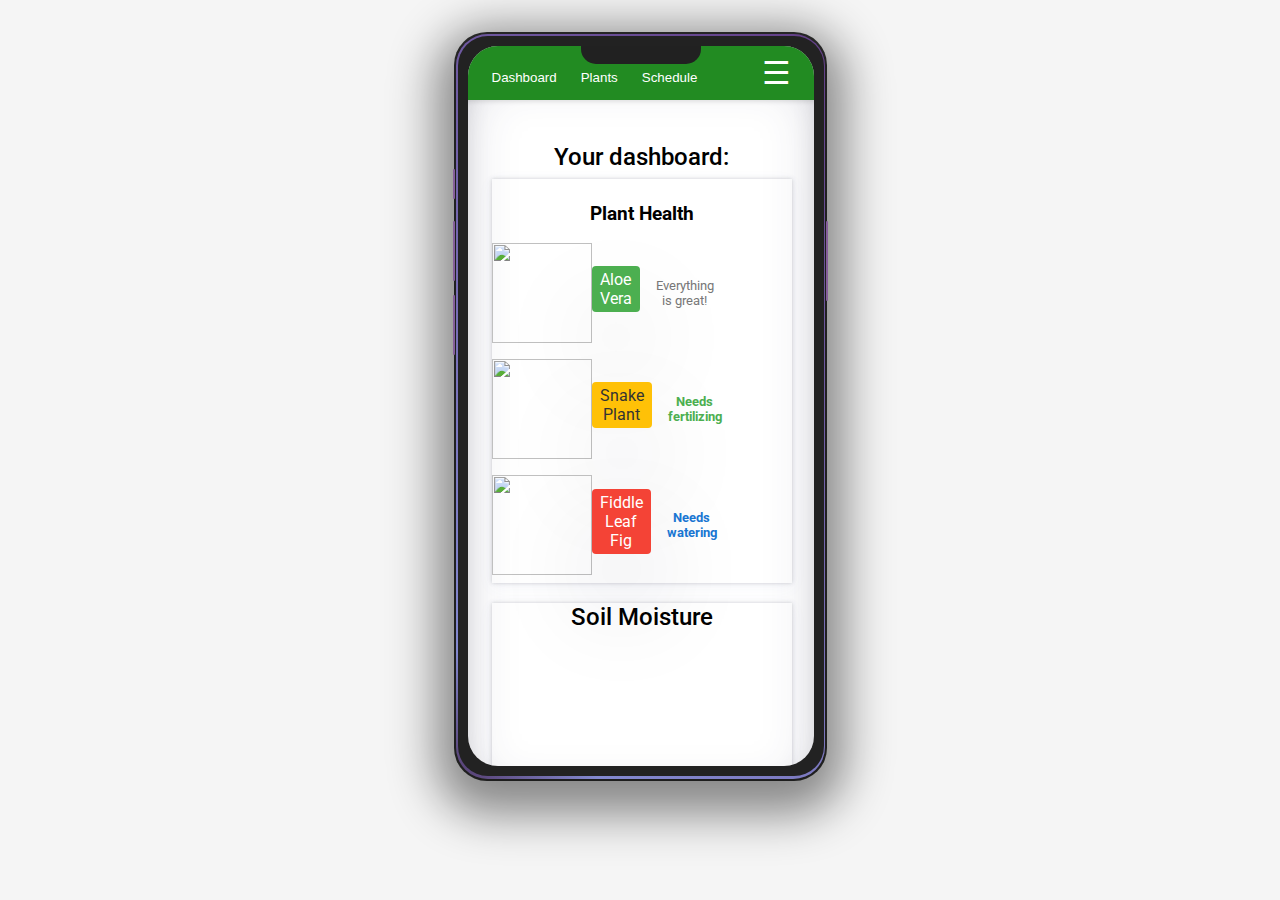
==== phone.html @ c217a498 "Create phone.html" ====
<!DOCTYPE html>
<html lang="en">

<head>
  <meta charset="UTF-8">
  <meta name="viewport" content="width=device-width, initial-scale=1.0">
  <link rel="stylesheet" href="styles.css">
  <script src="https://cdn.jsdelivr.net/npm/chart.js"></script>
  <title>Pixie App Prototype</title>
</head>

<body>
  <main>
    <div class="phone">
    <div class="phone-wrapper-2">
      <div class="phone-wrapper">
        <div class="phone-mockup">
          <div class="button-left button-top"></div>
          <div class="button-left button-middle"></div>
          <div class="button-left button-bottom"></div>
          <div class="button-right"></div>
          <div class="phone-screen scrollable">

            <nav>
              <ul>
                <li><button data-target="dashboard">Dashboard</button></li>
                <li><button data-target="plants">Plants</button></li>
                <li><button data-target="schedule">Schedule</button></li>
              </ul>
              <span class="settings-icon">&#9776;</span>
            </nav>

            <div id="content-dashboard" class="main-category-content" style="display: block;">
              <section id="content-dashboard" class="dashboard">

                <div class="main-category dashboard-containere">
                  <h2>Your dashboard:</h2>
                  <div class="plant-health">
                    <h3>Plant Health</h3>
                    <div class="plant-status">
                      <div class="plant">
                        <img class="plant-1" width="100" height="100" src="https://cdn.shopify.com/s/files/1/0248/6983/products/HousewarmingGiftBoxMarbleQueenPathosWhiteStake_single_1.jpg">
                        <span class="status healthy">Aloe Vera</span>
                        <span class="alert none">Everything is great!</span>
                      </div>
                      <div class="plant">
                        <img class="plant-1" width="100" height="100" src="https://res.cloudinary.com/patch-gardens/image/upload/c_fill,f_auto,h_400,q_auto:good,w_400/v1653997621/c0ks5bx9bqhkrd2uypje.jpg">
                        <span class="status attention">Snake Plant</span>
                        <span class="alert fertilizing">Needs fertilizing</span>
                      </div>
                      <div class="plant">
                        <img class="plant-1" width="100" height="100" src="https://www.prettypetals.in/images/PLC1273_big.webp">
                        <span class="status critical">Fiddle Leaf Fig</span>
                        <span class="alert watering">Needs watering</span>
                      </div>
                    </div>

                  </div>
                  <div class="soil-moisture">
                    <h2>Soil Moisture</h2>
                    <div class="chart-container">
                      <canvas id="soil-moisture-chart"></canvas>
                    </div>
                  </div>

                  <div class="environment">
                    <h3>Environment</h3>
                    <div class="environment-data">
                      <div class="data temperature">22°C / 71.6F</div>
                      <div class="data humidity">RH: 45%</div>
                      <div class="data air-quality">Air quality: Good</div>
                    </div>
                  </div>
                </div>
              </section>
            </div>

            <div id="content-plants" class="main-category-content">
              <section id="content-plants" class="main-category">
                <h2>Plants</h2>
                <p>List of your plants with their specific needs and care instructions.</p>
                <ul>
                  <li><strong>Aloe Vera:</strong> Bright light, water every 3 weeks.</li>
                  <li><strong>Snake Plant:</strong> Low light, water every 4-6 weeks.</li>
                  <li><strong>Fiddle Leaf Fig:</strong> Bright indirect light, water every 1-2 week s.</li>
                </ul>
              </section>
            </div>

            <div id="content-schedule" class="main-category-content">
              <section id="content-schedule" class="main-category">
                <h2>Watering Schedule</h2>
                <p>Customize your watering schedule based on your plants' needs.</p>
                <ul>
                  <li><strong>Monday:</strong> Aloe Vera, Fiddle Leaf Fig</li>
                  <li><strong>Thursday:</strong> Snake Plant</li>
                </ul>
              </section>
            </div>

            <section id="content-tips" class="main-category">
              <h2>Tips & Advice</h2>
              <p>Learn how to care for your plants and improve their health.</p>
              <ul>
                <li>How to identify and treat common plant diseases</li>
                <li>Best practices for repotting your plants</li>
                <li>How to propagate plants for more greenery</li>
              </ul>
            </section>
            <section id="content-settings" class="main-category">
              <h2>Device Management</h2>
              <p>Configure and manage your Pixie devices and settings.</p>
              <ul>
                <li>Update Pixie firmware</li>
                <li>Adjust Pixie notification preferences</li>
                <li>Set up multiple Pixie devices for different plants 2</li>
              </ul>
            </section>

          </div>
        </div>
      </div>
    </div>
    </div>

  </main>
  <script src="script.js" type="text/javascript"></script>
</body>

</html>
---- styles.css ----
@import url('https://fonts.googleapis.com/css2?family=Roboto:wght@300;400;500;700&display=swap');

body {
  font-family: 'Roboto', sans-serif;
  margin: 0;
  padding: 0;
  background-color: #f5f5f5;
}

header {
  background-color: #4CAF50;
  color: white;
  text-align: center;
  padding: 1rem;
}

main {
  padding: 2rem;
  display: flex;
  justify-content: center;
  align-items: center;
}

.button-left,
.button-right {
  z-index: 3;
  position: absolute;
  width: 2px;
  height: 60px;
  background-color: #855f99;
  border-radius: 4px;
}

.button-left {
  left: -5px;
}

.button-right {
  right: -4px;
  height: 80px;
  top: 25%;
}

.button-top {
  top: 18%;
  height: 30px;
}

.button-middle {
  top: 25%;
}

.button-bottom {
  top: 35%;
}
.phone-wrapper-2 {
  z-index: 3;
  position: relative;
  width: 5;
  height: 745px;
  margin: 50 auto;
  padding: 2px;
  background: #333;
  border-radius:33px;
}

.phone-wrapper {
  z-index: 3;
  position: relative;
  width: 365px;
  height: 741px;
  margin: 0 auto;
  padding: 2px;
 background: rgb(83,58,108);
background: linear-gradient(42deg, rgba(83,58,108,1) 0%, rgba(131,137,208,1) 12%, rgba(99,62,135,1) 100%); 
  border-radius: 32px;
-webkit-box-shadow: 0px 15px 47px 20px rgba(0,0,0,0.45);
-moz-box-shadow: 0px 15px 47px 20px rgba(0,0,0,0.45);
box-shadow: 0px 15px 47px 20px rgba(0,0,0,0.45);
}

.phone-mockup {
  z-index:1;
  border-radius: 30px;
  background-color: #222;
  width: 346px;
  height: 720px;
  padding: 10px 10px;
  position: relative;
}

.phone-mockup::before {
  content: "";
  position: absolute;
  top: 10px;
  left: 50%;
  transform: translateX(-50%);
  width: 120px;
  height: 18px;
  background-color: #212121;
  border-radius: 0 0 15px 15px;
}

.phone-screen {
  background-color: white;
  width: 100%;
  height: 100%;
  border-radius: 30px;
  overflow: hidden;
  padding: 1rem;
  box-sizing: border-box;
}

footer {
  background-color: #4CAF50;
  color: white;
  text-align: center;
  padding: 1rem;
  position: absolute;
  bottom: 0;
  width: 100%;
}

.scrollable {
  overflow-y: scroll;
  height: 720px;
  scrollbar-width: none; /* For Firefox */
  -ms-overflow-style: none; /* For Internet Explorer and Edge */
  background: #fff;
  box-shadow: rgba(50, 50, 93, 0.25) 0px 30px 60px -12px inset, rgba(0, 0, 0, 0.3) 0px 18px 36px -18px inset;
}

.scrollable::-webkit-scrollbar {
  display: none; /* For Chrome, Safari, and Opera */
  
}

nav {
  display: flex;
  justify-content: space-around;
  background-color: #f5f5f5;
  padding: 0.5rem 0;
  box-shadow: 0 2px 4px rgba(0, 0, 0, 0.1);
}

nav ul {
  list-style-type: none;
  margin: 0;
  padding: 0;
}

nav li {
  display: inline;
}

nav a {
  text-decoration: none;
  color: #333;
  font-weight: 500;
  padding: 0.25rem 0.5rem;
  border-radius: 4px;
  transition: all 0.3s;
}

button {
  text-decoration: none;
  color: #fff;
  font-weight: 500;
  padding: 0.25rem 0.5rem;
  border-radius: 4px;
  transition: all 0.3s;
  border-color: #00AA66;
  border-style: none;
  background: transparent;
}

nav a:hover {
  background-color: #4CAF50;
  color: white;
}

button:hover {
  background-color: #4CAF50;
  color: #333;
}


.dashboard {
  display: flex;
  justify-content: space-around;
  flex-wrap: wrap;
  gap: 1rem;
  margin-bottom: 1rem;
}

.dashboard h2 {
  font-weight: 500;
  margin-bottom: 0.5rem;
}

.status {
  display: inline-block;
  padding: 0.25rem 0.5rem;
  border-radius: 4px;
  font-weight: 500;
  margin-right: 0.5rem;
  margin-bottom: 0.5rem;
  box-shadow: rgba(17, 12, 46, 0.15) 0px 48px 100px 0px;
}

.status.healthy {
  background-color: #4CAF50;
  color: white;
}

.status.attention {
  background-color: #FFC107;
  color: #333;
}

.status.critical {
  background-color: #F44336;
  color: white;
}

.soil-moisture {
  margin-bottom: 1rem;
}

.chart-container {
  width: 100%;
  max-width: 600px;
  margin: 0 auto;
}

.main-category {
  border-radius: 8px;
  padding: 0.5rem;
  margin-bottom: 1.5rem;
  padding-bottom: 2rem;
}

.dashboard-container {
  display: flex;
  flex-direction: column;
}

nav {
  display: flex;
  justify-content: space-between;
  align-items: center;
  background: #228B22;
  margin-top: -25px;
  width: 100%;
  height: 50px;
  margin-left: -25px;
  width: 356px;
  color: white;
  padding-bottom: 5px;
  margin-bottom: 15px;
}

nav ul {
  display: flex;
  list-style-type: none;
  margin: 0;
  padding-left: 25px;
  padding-top: 15px;
}

nav li {
  margin-right: 0.5rem;
}

nav a {
  text-decoration: none;
  color: #fff;
}

nav .settings-icon {
  font-size: 2rem;
  margin-right: 1.5rem;
  margin-top: 5px;
}


.main-category h2 {
  text-align: center;
}

.plant-status {
  display: flex;
  flex-direction: column;
  gap: 0.5rem;
  width: 50%;
}

.alert {
  display: inline-block;
  margin-left: 0.5rem;
  font-weight: bold;
  font-size: 0.8em;
}

.plant-status {
  display: flex;
  flex-direction: column;
}

.plant {
  display: flex;
  align-items: center;
  margin-bottom: 0.5rem;
}

.status {
  margin-right: 0.5rem;
  font-weight: normal;
  font-size: 1em;
  color: #333;
}

.alert {
  font-weight: normal;
  font-size: 0.8em;
  color: #777;
}

.alert.watering {
  color: #1976d2;
  font-weight: bold;
}

.alert.fertilizing {
  color: #4caf50;
  font-weight: bold;
}

section {
  display: none;
}

section#dashboard {
  display: block;
}

section#tips {
  display: none;
}

section#settings {
  display: none;
}

.plant-health {
  padding-top: 5px;
  box-shadow: rgba(67, 71, 85, 0.27) 0px 0px 0.25em, rgba(90, 125, 188, 0.05) 0px 0.25em 1em;
  text-align: center;
}

.plant-health h2 {
  font-size: 60px;
}

.soil-moisture {
  box-shadow: rgba(67, 71, 85, 0.27) 0px 0px 0.25em, rgba(90, 125, 188, 0.05) 0px 0.25em 1em;
}

.environment {
  box-shadow: rgba(67, 71, 85, 0.27) 0px 0px 0.25em, rgba(90, 125, 188, 0.05) 0px 0.25em 1em;
  text-align: center;
}



/* This is a single-line comment */
.tablet .phone-wrapper-2 {
  z-index: 3;
  position: relative;
  padding: 2px;
  background: #333;
  border-radius:35px;
  margin-left: 50px;
  height: 945px;
}

.tablet .phone-wrapper {
  z-index: 3;
  position: relative;
  width: 1365px;
  height: 941px;
  margin: 0 auto;
  padding: 2px;
 background: rgb(83,58,108);
background: linear-gradient(42deg, rgba(83,58,108,1) 0%, rgba(131,137,208,1) 12%, rgba(99,62,135,1) 100%); 
  border-radius: 32px;
-webkit-box-shadow: 0px 15px 47px 20px rgba(0,0,0,0.45);
-moz-box-shadow: 0px 15px 47px 20px rgba(0,0,0,0.45);
box-shadow: 0px 15px 47px 20px rgba(0,0,0,0.45);
}

.tablet .phone-mockup {
  z-index:1;
  border-radius: 30px;
  background-color: #222;
  width: 1346px;
  height: 920px;
  padding: 10px 10px;
  position: relative;
}

.phone-mockup::before {
  content: "";
  position: absolute;
  top: 10px;
  left: 50%;
  transform: translateX(-50%);
  width: 120px;
  height: 18px;
  background-color: #212121;
  border-radius: 0 0 15px 15px;
}

.phone-screen {
  background-color: white;
  width: 100%;
  height: 100%;
  border-radius: 30px;
  overflow: hidden;
  padding: 1rem;
  box-sizing: border-box;
}

.tablet .scrollable {
  overflow-y: scroll;
  height: 920px;
  scrollbar-width: none; /* For Firefox */
  -ms-overflow-style: none; /* For Internet Explorer and Edge */
  background: #fff;
  box-shadow: rgba(50, 50, 93, 0.25) 0px 30px 60px -12px inset, rgba(0, 0, 0, 0.3) 0px 18px 36px -18px inset;
}

.scrollable::-webkit-scrollbar {
  display: none; /* For Chrome, Safari, and Opera */
  
}

.tablet nav {
  display: flex;
  justify-content: space-between;
  align-items: right;
  background: #228B22;
  margin-top: -20px;
  width: 100%;
  height: 40px;
  margin-left: -20px;
  padding-left: 1000px;
  width: 356px;
  color: white;
  padding-bottom: 5px;
  margin-bottom: 15px;
}
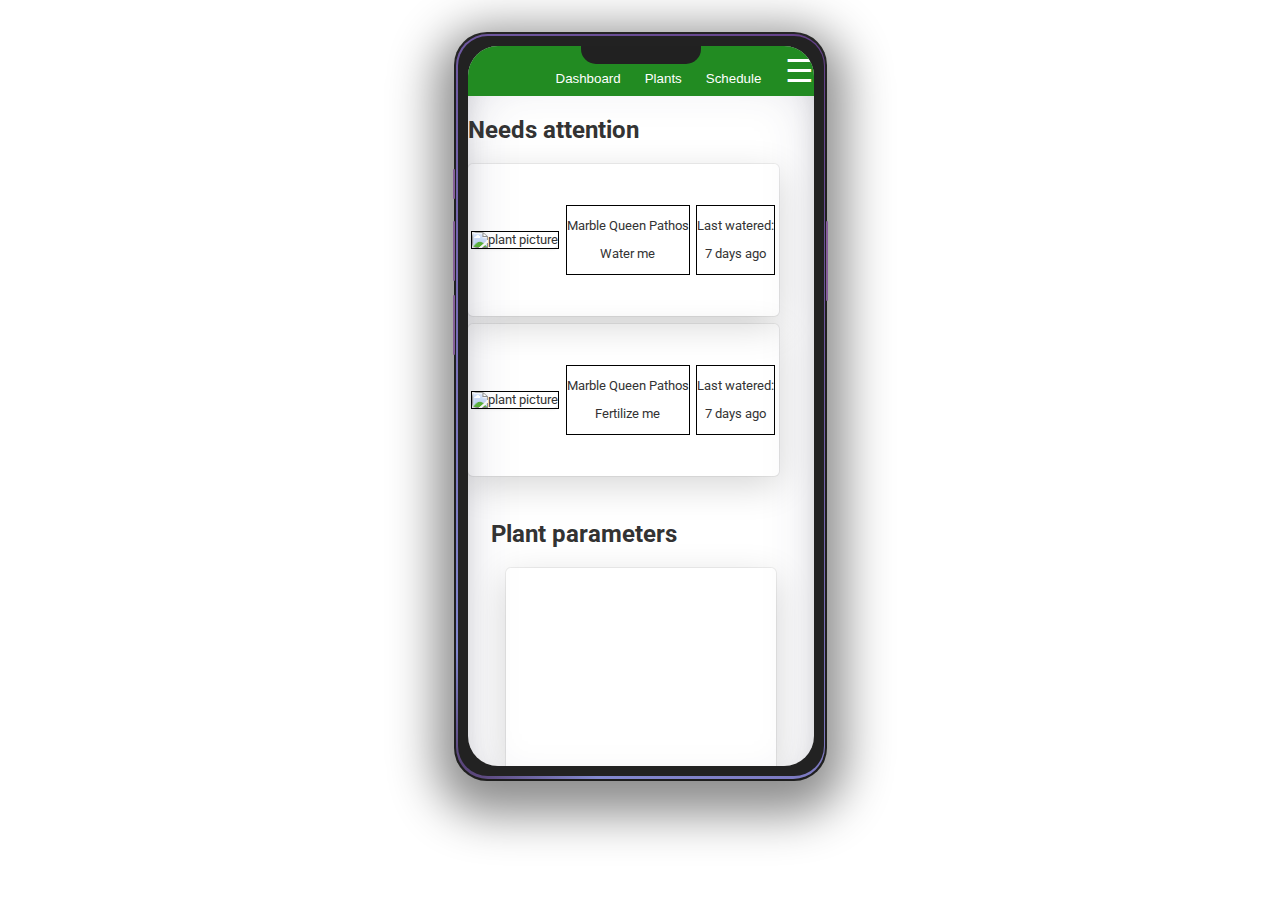
==== commit dd730c33: "I changed a lot of stuff here - good luck to me if it breaks" ====
--- a/phone.html
+++ b/phone.html
@@ -4,7 +4,7 @@
 <head>
   <meta charset="UTF-8">
   <meta name="viewport" content="width=device-width, initial-scale=1.0">
-  <link rel="stylesheet" href="styles.css">
+  <link rel="stylesheet" href="styles_phone.css">
   <script src="https://cdn.jsdelivr.net/npm/chart.js"></script>
   <title>Pixie App Prototype</title>
 </head>
@@ -26,56 +26,62 @@
                 <li><button data-target="dashboard">Dashboard</button></li>
                 <li><button data-target="plants">Plants</button></li>
                 <li><button data-target="schedule">Schedule</button></li>
+                <li><button class="settings" data-target="settings">&#9776;</button></li>
               </ul>
-              <span class="settings-icon">&#9776;</span>
+
             </nav>
 
-            <div id="content-dashboard" class="main-category-content" style="display: block;">
               <section id="content-dashboard" class="dashboard">
+                  <div class="plant-health">
+                    <h2>Needs attention</h2>
 
-                <div class="main-category dashboard-containere">
-                  <h2>Your dashboard:</h2>
-                  <div class="plant-health">
-                    <h3>Plant Health</h3>
-                    <div class="plant-status">
-                      <div class="plant">
-                        <img class="plant-1" width="100" height="100" src="https://cdn.shopify.com/s/files/1/0248/6983/products/HousewarmingGiftBoxMarbleQueenPathosWhiteStake_single_1.jpg">
-                        <span class="status healthy">Aloe Vera</span>
-                        <span class="alert none">Everything is great!</span>
+                    <div class="plant-info content">
+                      <div class="plant-info-left">
+                        <img class="plant-1" width="100" height="100" src="https://cdn.shopify.com/s/files/1/0248/6983/products/HousewarmingGiftBoxMarbleQueenPathosWhiteStake_single_1.jpg" alt="plant picture">
                       </div>
-                      <div class="plant">
-                        <img class="plant-1" width="100" height="100" src="https://res.cloudinary.com/patch-gardens/image/upload/c_fill,f_auto,h_400,q_auto:good,w_400/v1653997621/c0ks5bx9bqhkrd2uypje.jpg">
-                        <span class="status attention">Snake Plant</span>
-                        <span class="alert fertilizing">Needs fertilizing</span>
+                      <div class="plant-info-middle">
+                        <p class="status-type">Marble Queen Pathos</p>
+                        <p class="status-message">Water me</p>
                       </div>
-                      <div class="plant">
-                        <img class="plant-1" width="100" height="100" src="https://www.prettypetals.in/images/PLC1273_big.webp">
-                        <span class="status critical">Fiddle Leaf Fig</span>
-                        <span class="alert watering">Needs watering</span>
+                      <div class="plant-info-right">
+                        <p>Last watered:</p>
+                        <p>7 days ago</p>
                       </div>
                     </div>
 
-                  </div>
+                    <div class="plant-info content">
+                      <div class="plant-info-left">
+                        <img class="plant-1" width="100" height="100" src="https://cdn.shopify.com/s/files/1/0248/6983/products/HousewarmingGiftBoxMarbleQueenPathosWhiteStake_single_1.jpg" alt="plant picture">
+                      </div>
+                      <div class="plant-info-middle">
+                        <p class="status-type">Marble Queen Pathos</p>
+                        <p class="status-message">Fertilize me</p>
+                      </div>
+                      <div class="plant-info-right">
+                        <p>Last watered:</p>
+                        <p>7 days ago</p>
+                      </div>
+                    </div>
+                 </div>
+
                   <div class="soil-moisture">
-                    <h2>Soil Moisture</h2>
-                    <div class="chart-container">
+                    <h2>Plant parameters</h2>
+                    <div class="chart-container content">
                       <canvas id="soil-moisture-chart"></canvas>
                     </div>
                   </div>
 
                   <div class="environment">
-                    <h3>Environment</h3>
-                    <div class="environment-data">
+                    <h2>Home environment</h2>
+                    <div class="environment-data content">
                       <div class="data temperature">22°C / 71.6F</div>
                       <div class="data humidity">RH: 45%</div>
                       <div class="data air-quality">Air quality: Good</div>
                     </div>
                   </div>
-                </div>
               </section>
-            </div>
 
-            <div id="content-plants" class="main-category-content">
+
               <section id="content-plants" class="main-category">
                 <h2>Plants</h2>
                 <p>List of your plants with their specific needs and care instructions.</p>
@@ -85,9 +91,8 @@
                   <li><strong>Fiddle Leaf Fig:</strong> Bright indirect light, water every 1-2 week s.</li>
                 </ul>
               </section>
-            </div>
 
-            <div id="content-schedule" class="main-category-content">
+
               <section id="content-schedule" class="main-category">
                 <h2>Watering Schedule</h2>
                 <p>Customize your watering schedule based on your plants' needs.</p>
@@ -96,7 +101,7 @@
                   <li><strong>Thursday:</strong> Snake Plant</li>
                 </ul>
               </section>
-            </div>
+
 
             <section id="content-tips" class="main-category">
               <h2>Tips & Advice</h2>
@@ -107,6 +112,7 @@
                 <li>How to propagate plants for more greenery</li>
               </ul>
             </section>
+
             <section id="content-settings" class="main-category">
               <h2>Device Management</h2>
               <p>Configure and manage your Pixie devices and settings.</p>
--- a/styles_phone.css
+++ b/styles_phone.css
@@ -0,0 +1,344 @@
+@import url('https://fonts.googleapis.com/css2?family=Roboto:wght@300;400;500;700&display=swap');
+
+body {
+  font-family: 'Roboto', sans-serif;
+  margin: 0;
+  padding: 0;
+  background-color: #fff;
+  color: #333;
+}
+
+header {
+  background-color: #4CAF50;
+  color: white;
+  text-align: center;
+  padding: 1rem;
+}
+
+main {
+  padding: 2rem;
+  display: flex;
+  justify-content: center;
+  align-items: center;
+}
+
+.button-left,
+.button-right {
+  z-index: 3;
+  position: absolute;
+  width: 2px;
+  height: 60px;
+  background-color: #855f99;
+  border-radius: 4px;
+}
+
+.button-left {
+  left: -5px;
+}
+
+.button-right {
+  right: -4px;
+  height: 80px;
+  top: 25%;
+}
+
+.button-top {
+  top: 18%;
+  height: 30px;
+}
+
+.button-middle {
+  top: 25%;
+}
+
+.button-bottom {
+  top: 35%;
+}
+.phone-wrapper-2 {
+  z-index: 3;
+  position: relative;
+  height: 745px;
+  padding: 2px;
+  background: #333;
+  border-radius:33px;
+}
+
+.phone-wrapper {
+  z-index: 3;
+  position: relative;
+  width: 365px;
+  height: 741px;
+  margin: 0 auto;
+  padding: 2px;
+ background: rgb(83,58,108);
+background: linear-gradient(42deg, rgba(83,58,108,1) 0%, rgba(131,137,208,1) 12%, rgba(99,62,135,1) 100%); 
+  border-radius: 32px;
+-webkit-box-shadow: 0 15px 47px 20px rgba(0,0,0,0.45);
+-moz-box-shadow: 0 15px 47px 20px rgba(0,0,0,0.45);
+box-shadow: 0 15px 47px 20px rgba(0,0,0,0.45);
+}
+
+.phone-mockup {
+  z-index:1;
+  border-radius: 30px;
+  background-color: #222;
+  width: 346px;
+  height: 720px;
+  padding: 10px 10px;
+  position: relative;
+}
+
+.phone-mockup::before {
+  content: "";
+  position: absolute;
+  top: 10px;
+  left: 50%;
+  transform: translateX(-50%);
+  width: 120px;
+  height: 18px;
+  background-color: #212121;
+  border-radius: 0 0 15px 15px;
+}
+
+.phone-screen {
+  background-color: white;
+  width: 100%;
+  height: 100%;
+  border-radius: 30px;
+  overflow: hidden;
+  box-sizing: border-box;
+}
+
+footer {
+  background-color: #4CAF50;
+  color: white;
+  text-align: center;
+  padding: 1rem;
+  position: absolute;
+  bottom: 0;
+  width: 100%;
+}
+
+.scrollable {
+  overflow-y: scroll;
+  height: 720px;
+  scrollbar-width: none; /* For Firefox */
+  -ms-overflow-style: none; /* For Internet Explorer and Edge */
+  background: #fff;
+  box-shadow: rgba(50, 50, 93, 0.25) 0 30px 60px -12px inset, rgba(0, 0, 0, 0.3) 0 18px 36px -18px inset;
+}
+
+.scrollable::-webkit-scrollbar {
+  display: none; /* For Chrome, Safari, and Opera */
+}
+
+
+
+button {
+  text-decoration: none;
+  color: #fff;
+  font-weight: 500;
+  padding: 0.25rem 0.5rem;
+  border-radius: 4px;
+  transition: all 0.3s;
+  border-color: #00AA66;
+  border-style: none;
+  background: transparent;
+}
+
+
+button:hover {
+  background-color: #4CAF50;
+  color: #333;
+}
+
+
+.dashboard {
+  display: flex;
+  justify-content: space-around;
+  flex-wrap: wrap;
+  gap: 1rem;
+  margin-bottom: 1rem;
+  width: 100%;
+}
+
+.status {
+  display: inline-block;
+  padding: 0.25rem 0.5rem;
+  border-radius: 4px;
+  font-weight: 500;
+  margin-right: 0.5rem;
+  margin-bottom: 0.5rem;
+  box-shadow: rgba(17, 12, 46, 0.15) 0 48px 100px 0;
+}
+
+.status.healthy {
+  background-color: #4CAF50;
+  color: white;
+}
+
+.status.attention {
+  background-color: #FFC107;
+  color: #333;
+}
+
+.status.critical {
+  background-color: #F44336;
+  color: white;
+}
+
+.soil-moisture {
+  margin-bottom: 1rem;
+}
+
+.chart-container {
+  width: 100%;
+  max-width: 600px;
+  margin: 0 auto;
+}
+
+.main-category {
+  border-radius: 8px;
+  margin-bottom: 1.5rem;
+  padding: 0.5rem 0.5rem 2rem;
+}
+
+.dashboard-container {
+  display: flex;
+  flex-direction: column;
+  padding-bottom: 2rem;
+  width:100%;
+}
+
+nav {
+  display: flex;
+  justify-content: space-between;
+  align-items: center;
+  background: #228B22;
+  height: 50px;
+  width: 356px;
+  color: white;
+}
+
+nav ul {
+  display: inline-flex;
+  list-style-type: none;
+  margin: auto;
+  padding-top: 1.2rem;
+  margin-left: 2.5rem;
+}
+
+nav li {
+  margin-right: 0.5rem;
+}
+
+nav a {
+  text-decoration: none;
+  color: #fff;
+}
+
+.main-category h2 {
+  text-align: center;
+}
+
+.plant-status {
+  display: flex;
+
+}
+
+.alert {
+  display: inline-block;
+  margin-left: 0.5rem;
+  font-weight: bold;
+  font-size: 0.8em;
+}
+
+.plant-status {
+  display: flex;
+  flex-direction: column;
+}
+
+.plant {
+  display: flex;
+  align-items: center;
+  margin-bottom: 0.5rem;
+}
+
+.status {
+  margin-right: 0.5rem;
+  font-weight: normal;
+  font-size: 1em;
+  color: #333;
+}
+
+.alert {
+  font-weight: normal;
+  font-size: 0.8em;
+  color: #777;
+}
+
+.alert.watering {
+  color: #1976d2;
+  font-weight: bold;
+}
+
+.alert.fertilizing {
+  color: #4caf50;
+  font-weight: bold;
+}
+
+section {
+  display: none;
+}
+
+section#dashboard {
+  display: block;
+}
+
+section#tips {
+  display: none;
+}
+
+section#settings {
+  display: none;
+}
+
+
+.plant-info {
+  display:inline-flex;
+  width: 100%;
+  height: 6.5rem;
+  font-size: 0.8rem;
+  margin-bottom: 0.5rem;
+}
+
+.plant-info div{
+  border: 1px solid #000;
+  margin: auto;
+  padding:0;
+  text-align: center;
+}
+
+.content {
+  box-shadow: rgba(0, 0, 0, 0.16) 0 10px 36px 0px, rgba(0, 0, 0, 0.06) 0px 0px 0px 1px;
+  border-radius: 5px;
+  width: 90%;
+  align-content: center;
+  justify-content: center;
+  padding-bottom: 1.5rem;
+  padding-top: 1.5rem;
+}
+
+.plant-1 {
+  border-radius: 5px;
+  box-shadow: rgba(0, 0, 0, 0.1) 0px 1px 3px 0px, rgba(0, 0, 0, 0.06) 0px 1px 2px 0px;
+}
+
+.plant-info-left {
+
+}
+
+.settings {
+  font-size: 2rem;
+  margin-top: -1.3rem;
+}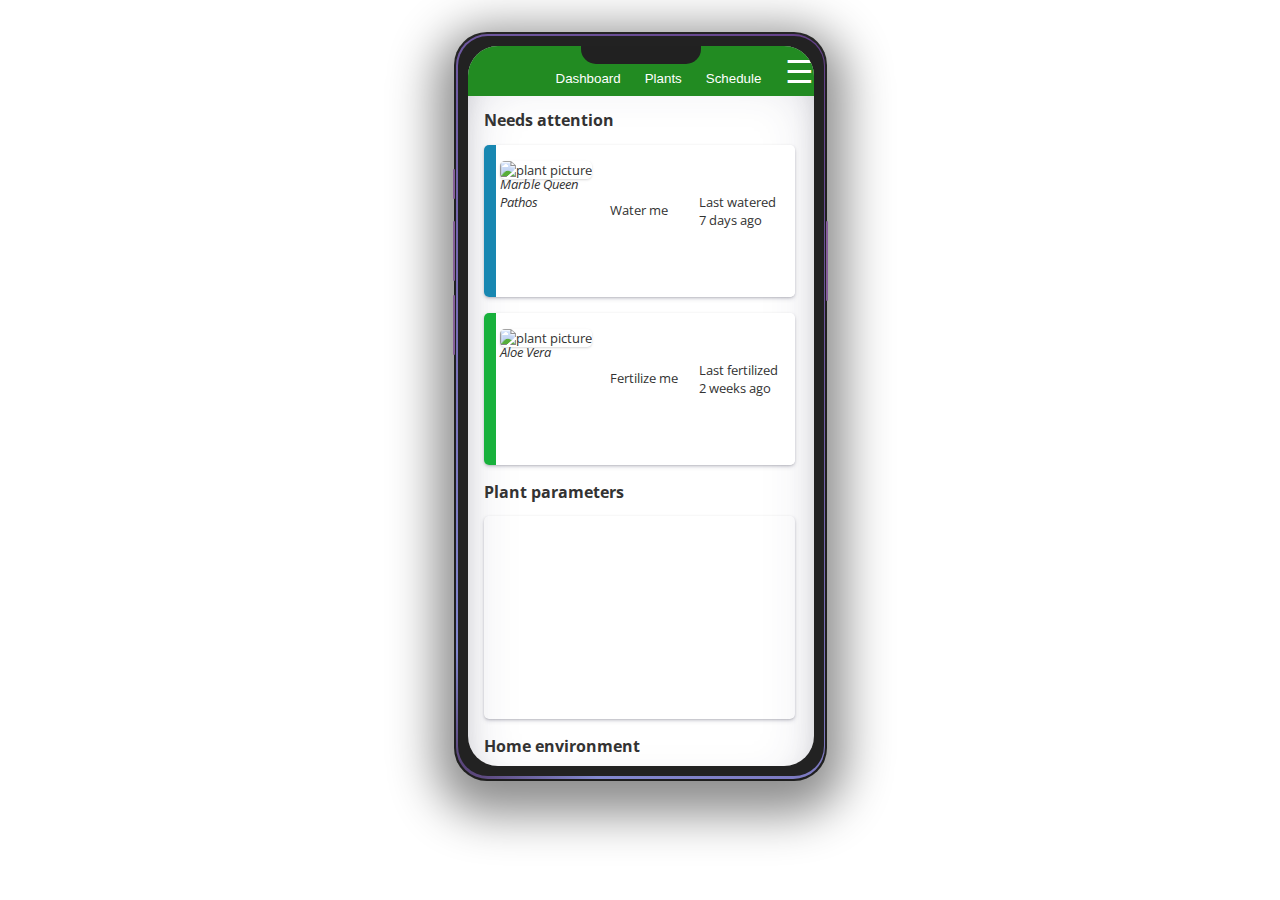
==== commit d3050b0e: "Added ok-ish design for the houseplants on the app" ====
--- a/phone.html
+++ b/phone.html
@@ -35,31 +35,30 @@
                   <div class="plant-health">
                     <h2>Needs attention</h2>
 
-                    <div class="plant-info content">
+                    <div class="plant-info content plant-a">
                       <div class="plant-info-left">
                         <img class="plant-1" width="100" height="100" src="https://cdn.shopify.com/s/files/1/0248/6983/products/HousewarmingGiftBoxMarbleQueenPathosWhiteStake_single_1.jpg" alt="plant picture">
-                      </div>
-                      <div class="plant-info-middle">
                         <p class="status-type">Marble Queen Pathos</p>
+                      </div><div class="plant-info-middle">
                         <p class="status-message">Water me</p>
-                      </div>
-                      <div class="plant-info-right">
-                        <p>Last watered:</p>
-                        <p>7 days ago</p>
+                      </div><div class="plant-info-right">
+
+                        <p>Last watered</p>
+                        <p class="row2">7 days ago</p>
                       </div>
                     </div>
 
-                    <div class="plant-info content">
+                    <div class="plant-info content plant-b">
                       <div class="plant-info-left">
-                        <img class="plant-1" width="100" height="100" src="https://cdn.shopify.com/s/files/1/0248/6983/products/HousewarmingGiftBoxMarbleQueenPathosWhiteStake_single_1.jpg" alt="plant picture">
+                        <img class="plant-1" width="100" height="100" src=https://wooldridgeinteriors.com/wp-content/uploads/2020/09/aloe-2-scaled.jpg" alt="plant picture">
+                        <p class="status-type">Aloe Vera</p>
                       </div>
                       <div class="plant-info-middle">
-                        <p class="status-type">Marble Queen Pathos</p>
                         <p class="status-message">Fertilize me</p>
                       </div>
                       <div class="plant-info-right">
-                        <p>Last watered:</p>
-                        <p>7 days ago</p>
+                        <p>Last fertilized</p>
+                        <p class="row2">2 weeks ago</p>
                       </div>
                     </div>
                  </div>
--- a/styles_phone.css
+++ b/styles_phone.css
@@ -1,7 +1,9 @@
 @import url('https://fonts.googleapis.com/css2?family=Roboto:wght@300;400;500;700&display=swap');
+@import url('https://fonts.googleapis.com/css2?family=Open+Sans:wght@500&display=swap');
+
 
 body {
-  font-family: 'Roboto', sans-serif;
+  font-family: 'Open Sans', sans-serif;
   margin: 0;
   padding: 0;
   background-color: #fff;
@@ -154,13 +156,12 @@
 
 
 .dashboard {
-  display: flex;
-  justify-content: space-around;
-  flex-wrap: wrap;
-  gap: 1rem;
-  margin-bottom: 1rem;
+  display: inline-block;
   width: 100%;
-}
+  justify-content: center;
+  align-content: center;
+}
+
 
 .status {
   display: inline-block;
@@ -193,7 +194,6 @@
 
 .chart-container {
   width: 100%;
-  max-width: 600px;
   margin: 0 auto;
 }
 
@@ -203,12 +203,6 @@
   padding: 0.5rem 0.5rem 2rem;
 }
 
-.dashboard-container {
-  display: flex;
-  flex-direction: column;
-  padding-bottom: 2rem;
-  width:100%;
-}
 
 nav {
   display: flex;
@@ -237,10 +231,6 @@
   color: #fff;
 }
 
-.main-category h2 {
-  text-align: center;
-}
-
 .plant-status {
   display: flex;
 
@@ -291,9 +281,6 @@
   display: none;
 }
 
-section#dashboard {
-  display: block;
-}
 
 section#tips {
   display: none;
@@ -305,28 +292,56 @@
 
 
 .plant-info {
-  display:inline-flex;
-  width: 100%;
   height: 6.5rem;
   font-size: 0.8rem;
-  margin-bottom: 0.5rem;
+  margin-bottom: 1rem;
+  display:grid;
+  grid-auto-rows: 1fr;
+  grid-template-columns: 1fr 3fr 1fr;
+  grid-template-rows: 1fr;
+  gap: 0;
 }
 
 .plant-info div{
-  border: 1px solid #000;
-  margin: auto;
-  padding:0;
-  text-align: center;
+  margin-top: -0.5rem;
+  text-align: left;
+  vertical-align: middle;
+  height: 6.5rem;
+}
+
+.plant-info-left {
+  width: 110px;
+  margin-left: 1rem;
+}
+
+.plant-info-left p {
+  margin-top: -0.2rem;
+  font-style: italic;
+}
+
+.plant-info-middle {
+  width: 5rem;
+}
+
+.plant-info-right {
+  width: 6rem;
 }
 
 .content {
-  box-shadow: rgba(0, 0, 0, 0.16) 0 10px 36px 0px, rgba(0, 0, 0, 0.06) 0px 0px 0px 1px;
+  box-shadow: rgba(50, 50, 93, 0.25) 0 2px 5px -1px, rgba(0, 0, 0, 0.3) 0px 1px 3px -1px;
   border-radius: 5px;
   width: 90%;
-  align-content: center;
-  justify-content: center;
+  margin-left:1rem;
   padding-bottom: 1.5rem;
   padding-top: 1.5rem;
+}
+
+.dashboard h2 {
+  margin-left: 1rem;
+  font-family: 'Open Sans', sans-serif;
+  padding-bottom: 0;
+  font-size: 1rem;
+  color:#333;
 }
 
 .plant-1 {
@@ -334,11 +349,40 @@
   box-shadow: rgba(0, 0, 0, 0.1) 0px 1px 3px 0px, rgba(0, 0, 0, 0.06) 0px 1px 2px 0px;
 }
 
-.plant-info-left {
-
+.plaint-info-middle{
+  margin-bottom:50rem;
+}
+
+.plant-info-middle p{
+  margin-top: 2.5rem;
+}
+
+.plant-info-right p{
+  padding-top: 2rem;
+  margin:0;
+}
+
+.plant-info-right .row2 {
+  padding-top: 0;
+  margin:0;
 }
 
 .settings {
   font-size: 2rem;
   margin-top: -1.3rem;
+}
+
+.plant-a {
+  background: rgb(255,255,255);
+  background: linear-gradient(-90deg, rgba(255,255,255,1) 96%, rgba(24,135,177,1) 96%);
+}
+
+.plant-b {
+  background: rgb(255,255,255);
+  background: linear-gradient(-90deg, rgba(255,255,255,1) 96%, rgba(24,177,60,1) 96%);
+}
+
+.status-type {
+  margin: 0;
+  padding: 0;
 }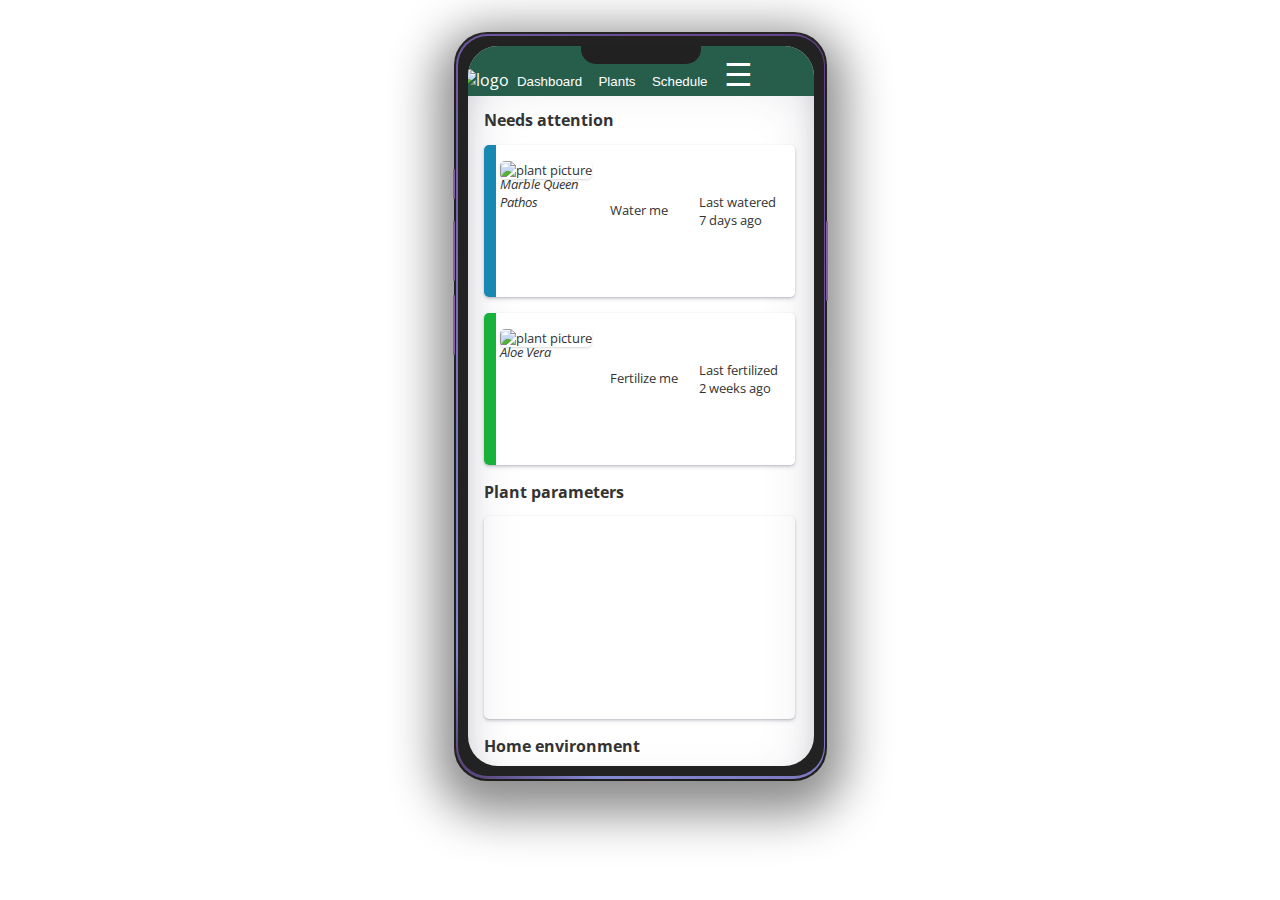
==== commit 4d3c461b: "Changed nav color and added logo" ====
--- a/phone.html
+++ b/phone.html
@@ -23,6 +23,7 @@
 
             <nav>
               <ul>
+                <li><img width="100" height="50" src="img/logo-no-text.png" alt="logo" class="logo"></li>
                 <li><button data-target="dashboard">Dashboard</button></li>
                 <li><button data-target="plants">Plants</button></li>
                 <li><button data-target="schedule">Schedule</button></li>
@@ -82,13 +83,93 @@
 
 
               <section id="content-plants" class="main-category">
-                <h2>Plants</h2>
-                <p>List of your plants with their specific needs and care instructions.</p>
-                <ul>
-                  <li><strong>Aloe Vera:</strong> Bright light, water every 3 weeks.</li>
-                  <li><strong>Snake Plant:</strong> Low light, water every 4-6 weeks.</li>
-                  <li><strong>Fiddle Leaf Fig:</strong> Bright indirect light, water every 1-2 week s.</li>
-                </ul>
+                <h2>Your plants</h2>
+
+
+                <div class="plant-info content plant-a">
+                  <div class="plant-info-left">
+                    <img class="plant-1" width="100" height="100" src="https://cdn.shopify.com/s/files/1/0248/6983/products/HousewarmingGiftBoxMarbleQueenPathosWhiteStake_single_1.jpg" alt="plant picture">
+                    <p class="status-type">Marble Queen Pathos</p>
+                  </div><div class="plant-info-middle">
+                  <p class="status-message">Water me</p>
+                </div><div class="plant-info-right">
+
+                  <p>Last watered</p>
+                  <p class="row2">7 days ago</p>
+                </div>
+                </div>
+
+                <div class="plant-info content plant-b">
+                  <div class="plant-info-left">
+                    <img class="plant-1" width="100" height="100" src=https://wooldridgeinteriors.com/wp-content/uploads/2020/09/aloe-2-scaled.jpg" alt="plant picture">
+                    <p class="status-type">Aloe Vera</p>
+                  </div>
+                  <div class="plant-info-middle">
+                    <p class="status-message">Fertilize me</p>
+                  </div>
+                  <div class="plant-info-right">
+                    <p>Last fertilized</p>
+                    <p class="row2">2 weeks ago</p>
+                  </div>
+                </div>
+
+                <div class="plant-info content">
+                  <div class="plant-info-left">
+                    <img class="plant-1" width="100" height="100" src="https://cdn.shopify.com/s/files/1/0248/6983/products/HousewarmingGiftBoxMarbleQueenPathosWhiteStake_single_1.jpg" alt="plant picture">
+                    <p class="status-type">Marble Queen Pathos</p>
+                  </div><div class="plant-info-middle">
+                  <p class="status-message">Water me</p>
+                </div><div class="plant-info-right">
+
+                  <p>Last watered</p>
+                  <p class="row2">7 days ago</p>
+                </div>
+                </div>
+
+                <div class="plant-info content">
+                  <div class="plant-info-left">
+                    <img class="plant-1" width="100" height="100" src=https://wooldridgeinteriors.com/wp-content/uploads/2020/09/aloe-2-scaled.jpg" alt="plant picture">
+                    <p class="status-type">Aloe Vera</p>
+                  </div>
+                  <div class="plant-info-middle">
+                    <p class="status-message">Fertilize me</p>
+                  </div>
+                  <div class="plant-info-right">
+                    <p>Last fertilized</p>
+                    <p class="row2">2 weeks ago</p>
+                  </div>
+                </div>
+
+                <div class="plant-info content">
+                  <div class="plant-info-left">
+                    <img class="plant-1" width="100" height="100" src="https://cdn.shopify.com/s/files/1/0248/6983/products/HousewarmingGiftBoxMarbleQueenPathosWhiteStake_single_1.jpg" alt="plant picture">
+                    <p class="status-type">Marble Queen Pathos</p>
+                  </div><div class="plant-info-middle">
+                  <p class="status-message">Water me</p>
+                </div><div class="plant-info-right">
+
+                  <p>Last watered</p>
+                  <p class="row2">7 days ago</p>
+                </div>
+                </div>
+
+                <div class="plant-info content">
+                  <div class="plant-info-left">
+                    <img class="plant-1" width="100" height="100" src=https://wooldridgeinteriors.com/wp-content/uploads/2020/09/aloe-2-scaled.jpg" alt="plant picture">
+                    <p class="status-type">Aloe Vera</p>
+                  </div>
+                  <div class="plant-info-middle">
+                    <p class="status-message">Fertilize me</p>
+                  </div>
+                  <div class="plant-info-right">
+                    <p>Last fertilized</p>
+                    <p class="row2">2 weeks ago</p>
+                  </div>
+                </div>
+
+
+
+
               </section>
 
 
--- a/styles_phone.css
+++ b/styles_phone.css
@@ -151,7 +151,7 @@
 
 button:hover {
   background-color: #4CAF50;
-  color: #333;
+  color: #ddd;
 }
 
 
@@ -198,6 +198,7 @@
 }
 
 .main-category {
+  width: 100%;
   border-radius: 8px;
   margin-bottom: 1.5rem;
   padding: 0.5rem 0.5rem 2rem;
@@ -208,7 +209,7 @@
   display: flex;
   justify-content: space-between;
   align-items: center;
-  background: #228B22;
+  background: #275d4b;
   height: 50px;
   width: 356px;
   color: white;
@@ -217,18 +218,17 @@
 nav ul {
   display: inline-flex;
   list-style-type: none;
-  margin: auto;
-  padding-top: 1.2rem;
-  margin-left: 2.5rem;
+  margin-left: -3rem;
+  padding-top: 1.5rem;
+
 }
 
 nav li {
-  margin-right: 0.5rem;
-}
-
-nav a {
-  text-decoration: none;
-  color: #fff;
+  margin-right: 0.025rem;
+}
+
+nav .logo {
+  margin-top: -1rem;
 }
 
 .plant-status {
@@ -288,6 +288,7 @@
 
 section#settings {
   display: none;
+
 }
 
 
@@ -336,7 +337,7 @@
   padding-top: 1.5rem;
 }
 
-.dashboard h2 {
+h2 {
   margin-left: 1rem;
   font-family: 'Open Sans', sans-serif;
   padding-bottom: 0;
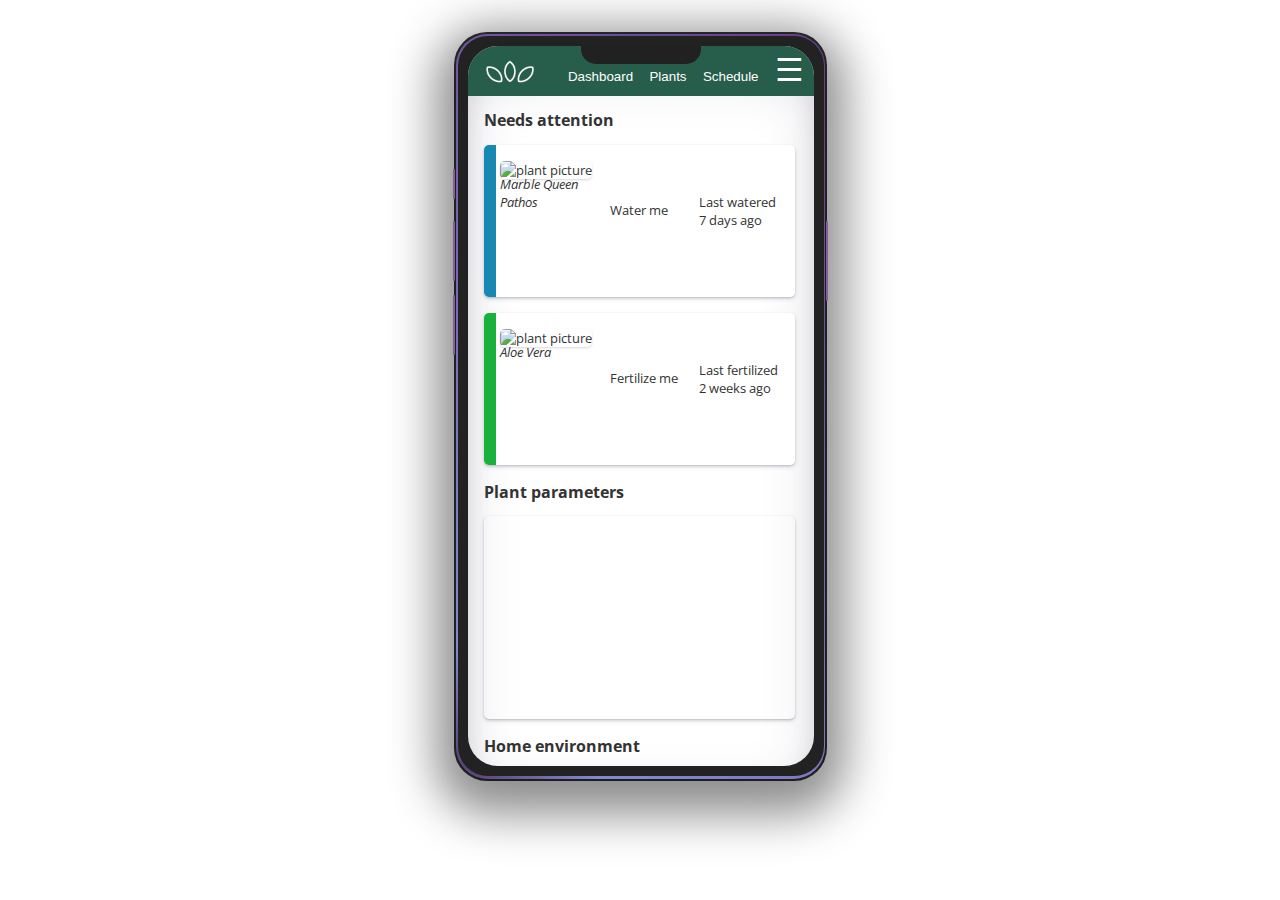
==== commit 6d85bc7c: "Added tablet.html" ====
--- a/phone.html
+++ b/phone.html
@@ -74,9 +74,18 @@
                   <div class="environment">
                     <h2>Home environment</h2>
                     <div class="environment-data content">
-                      <div class="data temperature">22°C / 71.6F</div>
-                      <div class="data humidity">RH: 45%</div>
-                      <div class="data air-quality">Air quality: Good</div>
+                      <div class="data-column temperature">
+                        <img src="https://cdn-icons-png.flaticon.com/512/1843/1843544.png" width="50" height="50" alt="temp-icon">
+                        <p>Temperature 22°C / 71.6F<p>
+                      </div>
+                      <div class="data-column humidity">
+                        <img src="https://cdn-icons-png.flaticon.com/512/9468/9468673.png" width="50" height="50" alt="temp-icon">
+                        <p>Rel. humidity 45%</p>
+                      </div>
+                      <div class="data-column air-quality">
+                        <img src="https://cdn-icons-png.flaticon.com/512/4418/4418448.png" width="50" height="50" alt="temp-icon">
+                        <p>Air quality Good</p>
+                      </div>
                     </div>
                   </div>
               </section>
--- a/styles_phone.css
+++ b/styles_phone.css
@@ -201,7 +201,7 @@
   width: 100%;
   border-radius: 8px;
   margin-bottom: 1.5rem;
-  padding: 0.5rem 0.5rem 2rem;
+
 }
 
 
@@ -386,4 +386,30 @@
 .status-type {
   margin: 0;
   padding: 0;
-}+}
+
+.environment-data{
+  height: 6rem;
+  margin-bottom: 2rem;
+}
+
+.data-column {
+  float: left;
+  width: 33.33%;
+  height: 3rem;
+  margin: auto;
+  justify-content: center;
+  text-align: center;
+}
+
+.data-column p{
+  margin-top: -0.3rem;
+  font-size: 14px;
+}
+
+.environment-data:after {
+  content: "";
+  display: table;
+  clear: both;
+}
+
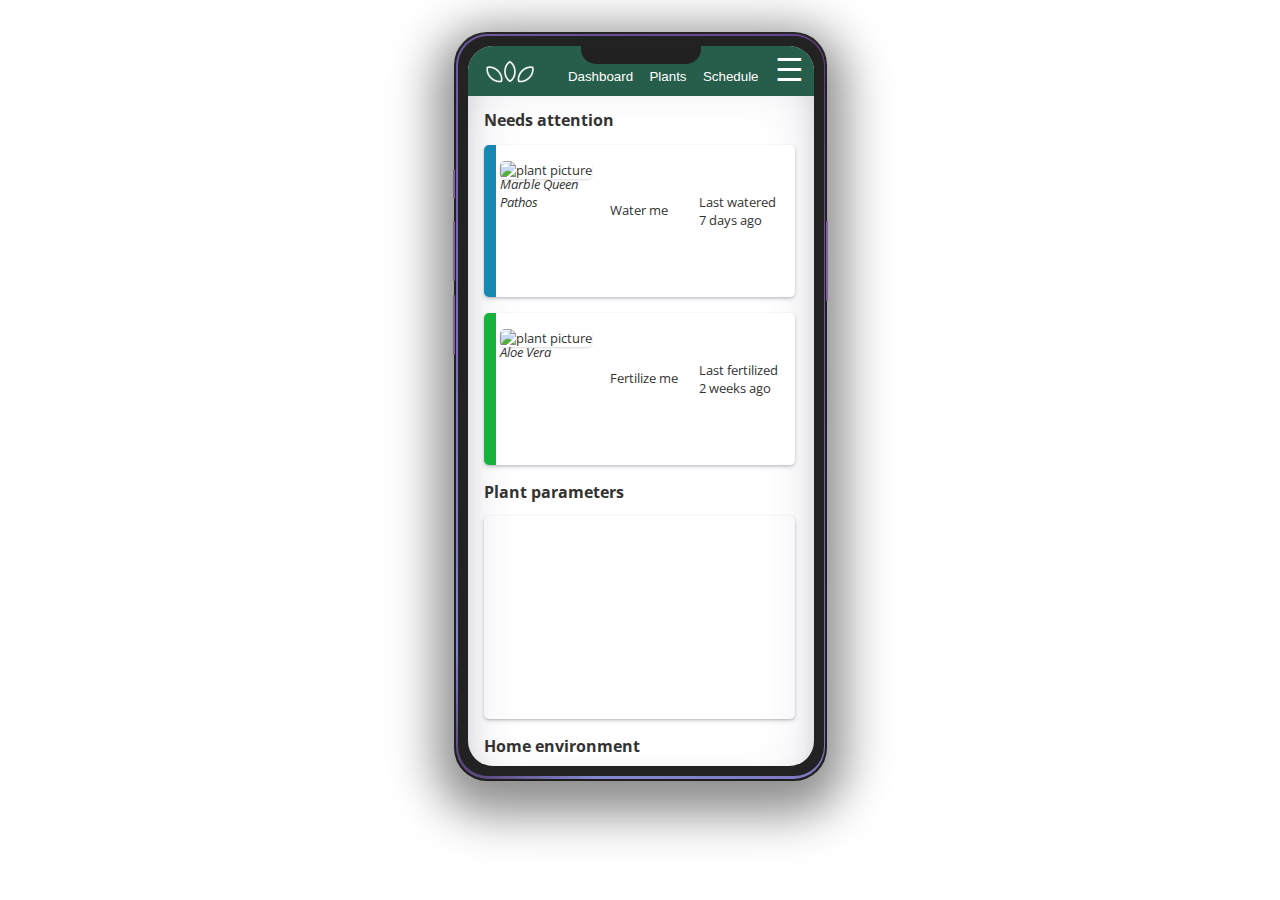
==== commit d4a05f55: "Updated tablet.html" ====
--- a/phone.html
+++ b/phone.html
@@ -183,33 +183,41 @@
 
 
               <section id="content-schedule" class="main-category">
+			  
                 <h2>Watering Schedule</h2>
-                <p>Customize your watering schedule based on your plants' needs.</p>
+				<div class="content">
+                <p>Custom watering schedule based on your plants' needs.</p>
                 <ul>
-                  <li><strong>Monday:</strong> Aloe Vera, Fiddle Leaf Fig</li>
-                  <li><strong>Thursday:</strong> Snake Plant</li>
+                  <li><strong>Today:</strong> Aloe Vera, Marble Queen Pathos</li>
+                  <li><strong>Tomorrow:</strong> Snake Plant</li>
                 </ul>
+				</div>
               </section>
 
 
             <section id="content-tips" class="main-category">
               <h2>Tips & Advice</h2>
+			  
               <p>Learn how to care for your plants and improve their health.</p>
               <ul>
                 <li>How to identify and treat common plant diseases</li>
                 <li>Best practices for repotting your plants</li>
                 <li>How to propagate plants for more greenery</li>
               </ul>
+			  
             </section>
-
+			
+			
             <section id="content-settings" class="main-category">
               <h2>Device Management</h2>
+			  <div class="content">
               <p>Configure and manage your Pixie devices and settings.</p>
               <ul>
                 <li>Update Pixie firmware</li>
                 <li>Adjust Pixie notification preferences</li>
                 <li>Set up multiple Pixie devices for different plants 2</li>
               </ul>
+			  </div>
             </section>
 
           </div>
--- a/styles_phone.css
+++ b/styles_phone.css
@@ -63,6 +63,7 @@
   padding: 2px;
   background: #333;
   border-radius:33px;
+
 }
 
 .phone-wrapper {
@@ -78,6 +79,7 @@
 -webkit-box-shadow: 0 15px 47px 20px rgba(0,0,0,0.45);
 -moz-box-shadow: 0 15px 47px 20px rgba(0,0,0,0.45);
 box-shadow: 0 15px 47px 20px rgba(0,0,0,0.45);
+
 }
 
 .phone-mockup {
@@ -88,6 +90,7 @@
   height: 720px;
   padding: 10px 10px;
   position: relative;
+
 }
 
 .phone-mockup::before {
@@ -106,7 +109,7 @@
   background-color: white;
   width: 100%;
   height: 100%;
-  border-radius: 30px;
+  border-radius: 25px;
   overflow: hidden;
   box-sizing: border-box;
 }
